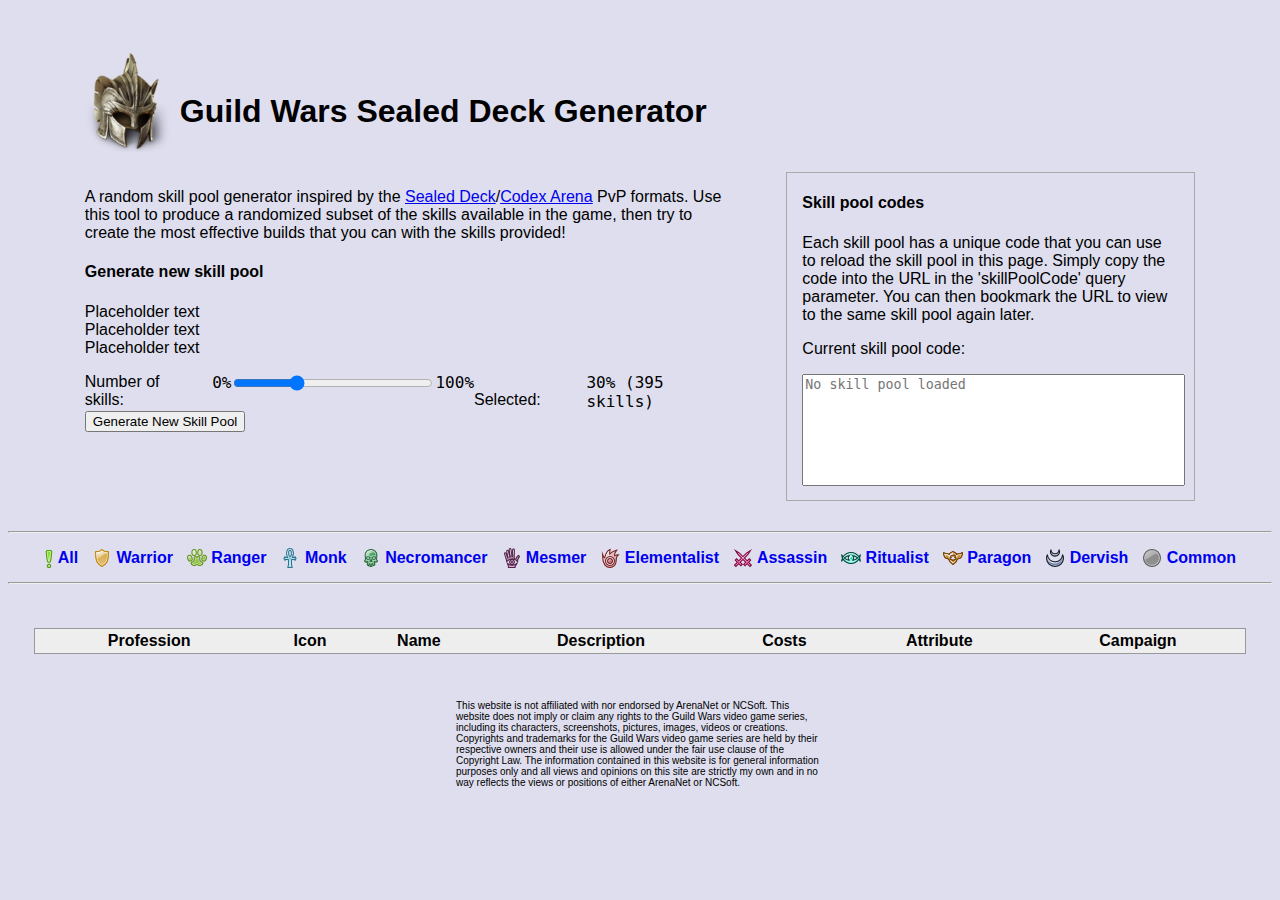
==== index.html @ 0eaa787c "complete refactor of skill pool codes to use base64-encoded bit arrays" ====
<!DOCTYPE html>
<html>
    <head>
        <!-- <title>gwskills</title> -->
        <title>GW Sealed Deck Generator</title>

        <link rel="icon" type="image/x-icon" href="static/favicon.ico">

        <!-- JQuery -->
        <script src="https://ajax.googleapis.com/ajax/libs/jquery/3.6.0/jquery.min.js"></script>

        <!-- DataTables for sortable tables -->
        <!-- <link rel="stylesheet" href="https://cdn.datatables.net/1.11.1/css/jquery.dataTables.min.css"/> -->
        <script src="https://cdn.datatables.net/1.11.1/js/jquery.dataTables.min.js"></script>

        <link rel="stylesheet" href="styles.css"/>
        <script src="scripts/bitarray.js"></script>
        <script src="scripts/skill_list.js"></script>
        <script src="scripts/skill_pool_generator.js"></script>
        <script src="scripts/skill_pool_serde.js"></script>
        <script src="scripts/table_operations.js"></script>
    </head>
    <body>
        <div id="header-container-outer">
            <div style="display:flex;flex-direction:row;">
                <img src="static/gw-helmet.png" id="title-icon"/>
                <h1>Guild Wars Sealed Deck Generator</h1>
            </div>
            <div id="header-container-inner">
                <div id="header-main">
                    <div id="header-info-section">
                        <p>
                            A random skill pool generator inspired by the <a href="https://wiki.guildwars.com/wiki/Sealed_Deck">Sealed Deck</a>/<a href="https://wiki.guildwars.com/wiki/Codex_Arena">Codex Arena</a> PvP formats.
                            Use this tool to produce a randomized subset of the skills available in the game, then try to create the most effective builds that you can with the skills provided!
                        </p>
                    </div>
                    <div id="header-skillpool-generator">
                        <h4>Generate new skill pool</h4>
                        <p>Placeholder text<br>Placeholder text<br>Placeholder text</p>
                        <div class="slider-container" style="display:flex;flex-direction:row;">
                            <span>Number of skills:&nbsp;&nbsp;&nbsp;&nbsp;</span>
                            <span style="font-family:monospace;font-size:large;">0%</span>
                            <span>
                                <input type="range" min="0" max="100" value="30" style="width:200px" id="skillcount-slider"/>
                            </span>
                            <span style="font-family:monospace;font-size:large;">100%</span>
                            <span>&nbsp;&nbsp;&nbsp;&nbsp;&nbsp;&nbsp;&nbsp;&nbsp; Selected:&nbsp;&nbsp;&nbsp;</span>
                            <span style="font-family:monospace;font-size:large;", id="skillcount-slider-selected-number">uninitialized</span>
                        </div>
                        <button id="generate">Generate New Skill Pool</button>
                    </div>
                </div>
                <div id="header-right-sidebar">
                    <h4>Skill pool codes</h4>
                    <p>Each skill pool has a unique code that you can use to reload the skill pool in this page. Simply copy the code into the URL in the 'skillPoolCode' query parameter. You can then bookmark the URL to view to the same skill pool again later.</p>
                    <p>Current skill pool code:</p>
                    <textarea id="skill-pool-code" readonly="true" wrap="hard" placeholder="No skill pool loaded"></textarea>
                </div>
            </div>
        </div>

        <!-- Table filters. Need to figure out how to implement these later -->
        <div id="table-filters">
            <hr>
            <table style="margin:auto">
                <tr>
                    <th id="filter-all" class="table-filters-element"><img src="static/Tango-quest-icon.png" class="tango"/> All</th>
                    <th id="filter-war" class="table-filters-element"><img src="static/Warrior-tango-icon-20.png" class="tango"/> Warrior</th>
                    <th id="filter-ran" class="table-filters-element"><img src="static/Ranger-tango-icon-20.png" class="tango"/><a> Ranger</a></th>
                    <th id="filter-mon" class="table-filters-element"><img src="static/Monk-tango-icon-20.png" class="tango"/><a> Monk</a></th>
                    <th id="filter-nec" class="table-filters-element"><img src="static/Necromancer-tango-icon-20.png" class="tango"/><a> Necromancer</a></th>
                    <th id="filter-mes" class="table-filters-element"><img src="static/Mesmer-tango-icon-20.png" class="tango"/><a> Mesmer</a></th>
                    <th id="filter-ele" class="table-filters-element"><img src="static/Elementalist-tango-icon-20.png" class="tango"/><a> Elementalist</a></th>
                    <th id="filter-ass" class="table-filters-element"><img src="static/Assassin-tango-icon-20.png" class="tango"/><a> Assassin</a></th>
                    <th id="filter-rit" class="table-filters-element"><img src="static/Ritualist-tango-icon-20.png" class="tango"/><a> Ritualist</a></th>
                    <th id="filter-par" class="table-filters-element"><img src="static/Paragon-tango-icon-20.png" class="tango"/><a> Paragon</a></th>
                    <th id="filter-der" class="table-filters-element"><img src="static/Dervish-tango-icon-20.png" class="tango"/><a> Dervish</a></th>
                    <th id="filter-com" class="table-filters-element"><img src="static/Any-tango-icon-20.png" class="tango"/><a> Common</a></th>
                </tr>
            </table>
            <hr>
        </div>

        <!-- Skills table -->
        <div id="skills-table-container">
            <table id="skills-table">
                <thead>
                    <tr>
                        <th>Profession</th>
                        <th>Icon</th>
                        <th>Name</th>
                        <th>Description</th>
                        <th>Costs</th>
                        <th>Attribute</th>
                        <th>Campaign</th>
                    </tr>
                </thead>
                <tbody></tbody>
            </table>
        </div>

        <div id="legal-thing">
            <p>This website is not affiliated with nor endorsed by ArenaNet or NCSoft. This website does not imply or claim any rights to the Guild Wars video game series, including its characters, screenshots, pictures, images, videos or creations. Copyrights and trademarks for the Guild Wars video game series are held by their respective owners and their use is allowed under the fair use clause of the Copyright Law. The information contained in this website is for general information purposes only and all views and opinions on this site are strictly my own and in no way reflects the views or positions of either ArenaNet or NCSoft.</p>
        </div>
    </body>
</html>
---- styles.css ----
body {
    background-color: #DEDEEE;
    font-family: sans-serif;
}

.tango {
    position: relative;
    top: 5px;
}

img#title-icon {
    height: 100px;
    width: auto;
    margin-right: -5px;
    position: relative;
    top: -20px;
    left: -10px;
}

div#header-container-outer {
    margin: 8vh 6vw 30px;
}

div#header-container-inner {
    width: 100%;
    display: flex;
    flex-direction: row;
    position: relative;
}

div#header-main {
    width: 60%;
    padding-right: 5%;
}

div#header-right-sidebar {
    width: 35%;

    border-style: solid;
    border-width: 1px;
    border-color: #AAAAAA;

    padding: 0px 15px 10px;

    overflow-wrap: break-word;
}

div#legal-thing {
    padding: 0px 35vw 15px;
    /* width: 50%; */
    font-size: 10px;
}

textarea#skill-pool-code {
    /* font-family: monospace; */
    width: 100%;
    height: 8em;
    resize: none;
}

.table-filters-element {
    padding: 0px 6px 5px;
    font-weight: bold;
    color: #0000EE;
    cursor: pointer;
}

#skills-table-container {
    padding: 4vh 2vw 4vh;
}

#skills-table {
    background-color: #EEEEEE;

    width: 100%;

    border-style: solid;
    border-width: 1px;
    border-color: #999999;
}

thead .sorting {
    background-image: url(static/sort_both.svg);
    cursor: pointer;
    background-repeat: no-repeat;
    background-position: center right;
    padding-right: 21px;
}

thead .sorting_asc {
    background-image: url(static/sort_up.svg);
}

thead .sorting_desc {
    background-image: url(static/sort_down.svg);
}

thead .sorting_disabled {
    background-image: none;
}

.center-icon {
    display: block;
    margin: auto;
    /* margin-left: auto; */
    /* margin-right: auto; */
    /* width: 50%; */
  }

.skill-name {
    text-decoration: none;
    font-weight: bold;
}

.skill-name:hover {
    text-decoration: underline;
}

.no-wrap {
    white-space: nowrap;
}

.skills-table-cell {
    text-align: center;
    padding: 5px;
}

.row-war {
    background-color: #FFFFCC;
}

.row-ran {
    background-color: #EEFFCC;
}

.row-mon {
    background-color: #CCEEFF;
}

.row-nec {
    background-color: #CCFFCC;
}

.row-mes {
    background-color: #EEDDFF;
}

.row-ele {
    background-color: #FFDDDD;
}

.row-ass {
    background-color: #FFEEFF;
}

.row-rit {
    background-color: #DDFFFF;
}

.row-par {
    background-color: #FFEECC;
}

.row-der {
    background-color: #EEEEFF;
}

.row-com {
    background-color: #EEEEEE;
}
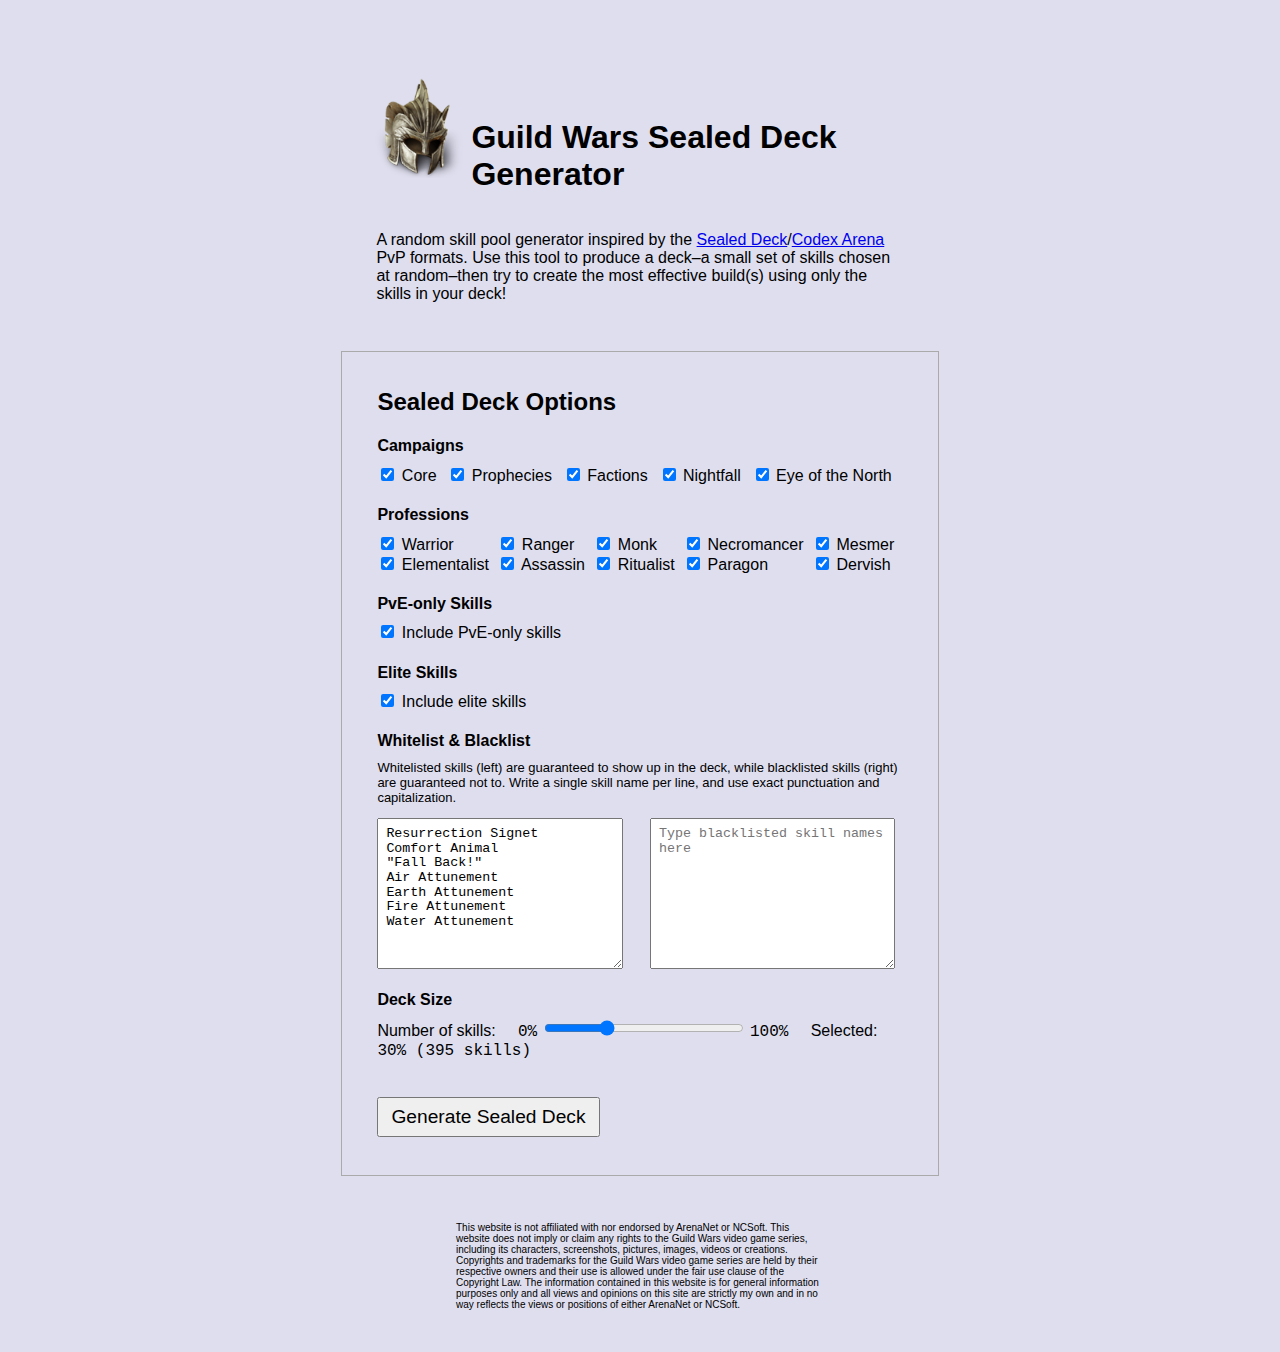
==== commit 373fdecd: "made the two-page version work. still need to implement generator options tho" ====
--- a/index.html
+++ b/index.html
@@ -9,94 +9,164 @@
         <!-- JQuery -->
         <script src="https://ajax.googleapis.com/ajax/libs/jquery/3.6.0/jquery.min.js"></script>
 
-        <!-- DataTables for sortable tables -->
-        <!-- <link rel="stylesheet" href="https://cdn.datatables.net/1.11.1/css/jquery.dataTables.min.css"/> -->
-        <script src="https://cdn.datatables.net/1.11.1/js/jquery.dataTables.min.js"></script>
-
+        <!-- common stuff -->
         <link rel="stylesheet" href="styles.css"/>
         <script src="scripts/bitarray.js"></script>
         <script src="scripts/skill_list.js"></script>
+        <script src="scripts/skill_pool_serde.js"></script>
+
         <script src="scripts/skill_pool_generator.js"></script>
-        <script src="scripts/skill_pool_serde.js"></script>
-        <script src="scripts/table_operations.js"></script>
     </head>
     <body>
-        <div id="header-container-outer">
-            <div style="display:flex;flex-direction:row;">
-                <img src="static/gw-helmet.png" id="title-icon"/>
-                <h1>Guild Wars Sealed Deck Generator</h1>
+
+        <div id="generator-outer-container">
+
+            <!-- <div id="intro" style="margin: 8vh 24vw 30px;"> -->
+            <div id="intro" style="padding:0px 4ch 2em;">
+                <div style="display:flex;flex-direction:row;">
+                    <img src="static/gw-helmet.png" id="title-icon"/>
+                    <h1>Guild Wars Sealed Deck Generator</h1>
+                </div>
+                <div>
+                    <p>
+                        A random skill pool generator inspired by the <a href="https://wiki.guildwars.com/wiki/Sealed_Deck">Sealed Deck</a>/<a href="https://wiki.guildwars.com/wiki/Codex_Arena">Codex Arena</a> PvP formats.
+                        Use this tool to produce a deck–a small set of skills chosen at random–then try to create the most effective build(s) using only the skills in your deck!
+                    </p>
+                </div>
             </div>
-            <div id="header-container-inner">
-                <div id="header-main">
-                    <div id="header-info-section">
-                        <p>
-                            A random skill pool generator inspired by the <a href="https://wiki.guildwars.com/wiki/Sealed_Deck">Sealed Deck</a>/<a href="https://wiki.guildwars.com/wiki/Codex_Arena">Codex Arena</a> PvP formats.
-                            Use this tool to produce a randomized subset of the skills available in the game, then try to create the most effective builds that you can with the skills provided!
-                        </p>
-                    </div>
-                    <div id="header-skillpool-generator">
-                        <h4>Generate new skill pool</h4>
-                        <p>Placeholder text<br>Placeholder text<br>Placeholder text</p>
-                        <div class="slider-container" style="display:flex;flex-direction:row;">
-                            <span>Number of skills:&nbsp;&nbsp;&nbsp;&nbsp;</span>
-                            <span style="font-family:monospace;font-size:large;">0%</span>
-                            <span>
-                                <input type="range" min="0" max="100" value="30" style="width:200px" id="skillcount-slider"/>
-                            </span>
-                            <span style="font-family:monospace;font-size:large;">100%</span>
-                            <span>&nbsp;&nbsp;&nbsp;&nbsp;&nbsp;&nbsp;&nbsp;&nbsp; Selected:&nbsp;&nbsp;&nbsp;</span>
-                            <span style="font-family:monospace;font-size:large;", id="skillcount-slider-selected-number">uninitialized</span>
-                        </div>
-                        <button id="generate">Generate New Skill Pool</button>
+
+            <div id="generator-options-section">
+                <h2>Sealed Deck Options</h2>
+
+                <div id="gen-campaign-container">
+                    <h4 style="margin-bottom:0.6em;">Campaigns</h4>
+
+                    <div style="display:grid;">
+                        <span id="cb-camp-core-span" style="grid-column:1;grid-row:1;">
+                            <input type="checkbox" checked id="cb-camp-core" value="cor">
+                            <label for="cb-camp-core">Core</label>
+                        </span>
+                        <span id="cb-camp-proph-span" style="grid-column:2;grid-row:1;">
+                            <input type="checkbox" checked id="cb-camp-proph" value="pro">
+                            <label for="cb-camp-proph">Prophecies</label>
+                        </span>
+                        <span id="cb-camp-fact-span" style="grid-column:3;grid-row:1;">
+                            <input type="checkbox" checked id="cb-camp-fact" value="fac">
+                            <label for="cb-camp-fact">Factions</label>
+                        </span>
+                        <span id="cb-camp-night-span" style="grid-column:4;grid-row:1;">
+                            <input type="checkbox" checked id="cb-camp-night" value="nig">
+                            <label for="cb-camp-night">Nightfall</label>
+                        </span>
+                        <span id="cb-camp-eotn-span" style="grid-column:5;grid-row:1;">
+                            <input type="checkbox" checked id="cb-camp-eotn" value="eye">
+                            <label for="cb-camp-eotn">Eye of the North</label>
+                        </span>
                     </div>
                 </div>
-                <div id="header-right-sidebar">
-                    <h4>Skill pool codes</h4>
-                    <p>Each skill pool has a unique code that you can use to reload the skill pool in this page. Simply copy the code into the URL in the 'skillPoolCode' query parameter. You can then bookmark the URL to view to the same skill pool again later.</p>
-                    <p>Current skill pool code:</p>
-                    <textarea id="skill-pool-code" readonly="true" wrap="hard" placeholder="No skill pool loaded"></textarea>
+
+                <div id="gen-profession-container">
+                    <h4 style="margin-bottom:0.6em;">Professions</h4>
+
+                    <div style="display:grid;">
+                        <span id="cb-prof-war-span" style="grid-column:1;grid-row:1;">
+                            <input type="checkbox" checked id="cb-prof-war" value="war">
+                            <label for="cb-prof-war">Warrior</label>
+                        </span>
+                        <span id="cb-prof-ran-span" style="grid-column:2;grid-row:1;">
+                            <input type="checkbox" checked id="cb-prof-ran" value="ran">
+                            <label for="cb-prof-ran">Ranger</label>
+                        </span>
+                        <span id="cb-prof-mon-span" style="grid-column:3;grid-row:1;">
+                            <input type="checkbox" checked id="cb-prof-mon" value="mon">
+                            <label for="cb-prof-mon">Monk</label>
+                        </span>
+                        <span id="cb-prof-nec-span" style="grid-column:4;grid-row:1;">
+                            <input type="checkbox" checked id="cb-prof-nec" value="nec">
+                            <label for="cb-prof-nec">Necromancer</label>
+                        </span>
+                        <span id="cb-prof-mes-span" style="grid-column:5;grid-row:1;">
+                            <input type="checkbox" checked id="cb-prof-mes" value="mes">
+                            <label for="cb-prof-mes">Mesmer</label>
+                        </span>
+                        <span id="cb-prof-ele-span" style="grid-column:1;grid-row:2;">
+                            <input type="checkbox" checked id="cb-prof-ele" value="ele">
+                            <label for="cb-prof-ele">Elementalist</label>
+                        </span>
+                        <span id="cb-prof-ass-span" style="grid-column:2;grid-row:2;">
+                            <input type="checkbox" checked id="cb-prof-ass" value="ass">
+                            <label for="cb-prof-ass">Assassin</label>
+                        </span>
+                        <span id="cb-prof-rit-span" style="grid-column:3;grid-row:2;">
+                            <input type="checkbox" checked id="cb-prof-rit" value="rit">
+                            <label for="cb-prof-rit">Ritualist</label>
+                        </span>
+                        <span id="cb-prof-par-span" style="grid-column:4;grid-row:2;">
+                            <input type="checkbox" checked id="cb-prof-par" value="par">
+                            <label for="cb-prof-par">Paragon</label>
+                        </span>
+                        <span id="cb-prof-der-span" style="grid-column:5;grid-row:2;">
+                            <input type="checkbox" checked id="cb-prof-der" value="der">
+                            <label for="cb-prof-der">Dervish</label>
+                        </span>
+                    </div>
                 </div>
+
+                <div id="gen-pveonly-container">
+                    <h4 style="margin-bottom:0.6em;">PvE-only Skills</h4>
+                    <span id="cb-prof-war-span">
+                        <input type="checkbox" checked id="cb-pveonly">
+                        <label for="cb-pveonly">Include PvE-only skills</label>
+                    </span>
+                </div>
+
+                <div id="gen-elite-container">
+                    <h4 style="margin-bottom:0.6em;">Elite Skills</h4>
+                    <span id="cb-elite-span">
+                        <input type="checkbox" checked id="cb-elite">
+                        <label for="cb-elite">Include elite skills</label>
+                    </span>
+                </div>
+
+                <!-- <div id="gen-autoinclude-container">
+                    <h4 style="margin-bottom:0.6em;">Whitelisted Skills</h4>
+                    <div style="font-size:small;margin-bottom:1em;">These skills will be guaranteed to show up in the deck. Write a single skill name per line, and use exact punctuation and capitalization.</div>
+                    <textarea id="gen-autoinclude" class="ta-skill-list" placeholder="Type skill names here"></textarea>
+                </div>
+
+                <div id="gen-autoexclude-container">
+                    <h4 style="margin-bottom:0.6em;">Blacklisted Skills</h4>
+                    <div style="font-size:small;margin-bottom:1em;">These skills will not show up in the deck. Write a single skill name per line, and use exact punctuation and capitalization.</div>
+                    <textarea id="gen-autoexclude" class="ta-skill-list" placeholder="Type skill names here"></textarea>
+                </div> -->
+
+                <div id="gen-auto-include-exclude-container">
+                    <h4 style="margin-bottom:0.6em;">Whitelist & Blacklist</h4>
+                    <div style="font-size:small;margin-bottom:1em;">Whitelisted skills (left) are guaranteed to show up in the deck, while blacklisted skills (right) are guaranteed not to. Write a single skill name per line, and use exact punctuation and capitalization.</div>
+                    <!-- <div style="display:grid;column-count:2;column-gap:15px;"> -->
+                    <div style="display:grid;column-gap:20px;grid-template-columns: auto auto;">
+                        <textarea id="gen-autoinclude" class="ta-skill-list" placeholder="Type whitelisted skill names here" style="grid-column:1;"></textarea>
+                        <textarea id="gen-autoexclude" class="ta-skill-list" placeholder="Type blacklisted skill names here" style="grid-column:2;"></textarea>
+                    </div>
+                </div>
+
+                <div id="gen-slider-container">
+                    <h4 style="margin-bottom:0.6em;">Deck Size</h4>
+                    <span style="margin-right:2ch;">Number of skills:</span>
+                    <span style="font-family:monospace;font-size:large;">0%</span>
+                    <span>
+                        <input type="range" min="0" max="100" value="30" style="width:200px" id="skillcount-slider"/>
+                    </span>
+                    <span style="font-family:monospace;font-size:large;">100%</span>
+                    <span style="margin-left:2ch;margin-right:1ch;">Selected:</span>
+                    <span style="font-family:monospace;font-size:large;", id="skillcount-slider-selected-number">uninitialized</span>
+                </div>
+
+                <!-- <div id="gen-button-container" style="display:flex;justify-content:right;"> -->
+                    <button id="generate">Generate Sealed Deck</button>
+                <!-- </div> -->
             </div>
-        </div>
 
-        <!-- Table filters. Need to figure out how to implement these later -->
-        <div id="table-filters">
-            <hr>
-            <table style="margin:auto">
-                <tr>
-                    <th id="filter-all" class="table-filters-element"><img src="static/Tango-quest-icon.png" class="tango"/> All</th>
-                    <th id="filter-war" class="table-filters-element"><img src="static/Warrior-tango-icon-20.png" class="tango"/> Warrior</th>
-                    <th id="filter-ran" class="table-filters-element"><img src="static/Ranger-tango-icon-20.png" class="tango"/><a> Ranger</a></th>
-                    <th id="filter-mon" class="table-filters-element"><img src="static/Monk-tango-icon-20.png" class="tango"/><a> Monk</a></th>
-                    <th id="filter-nec" class="table-filters-element"><img src="static/Necromancer-tango-icon-20.png" class="tango"/><a> Necromancer</a></th>
-                    <th id="filter-mes" class="table-filters-element"><img src="static/Mesmer-tango-icon-20.png" class="tango"/><a> Mesmer</a></th>
-                    <th id="filter-ele" class="table-filters-element"><img src="static/Elementalist-tango-icon-20.png" class="tango"/><a> Elementalist</a></th>
-                    <th id="filter-ass" class="table-filters-element"><img src="static/Assassin-tango-icon-20.png" class="tango"/><a> Assassin</a></th>
-                    <th id="filter-rit" class="table-filters-element"><img src="static/Ritualist-tango-icon-20.png" class="tango"/><a> Ritualist</a></th>
-                    <th id="filter-par" class="table-filters-element"><img src="static/Paragon-tango-icon-20.png" class="tango"/><a> Paragon</a></th>
-                    <th id="filter-der" class="table-filters-element"><img src="static/Dervish-tango-icon-20.png" class="tango"/><a> Dervish</a></th>
-                    <th id="filter-com" class="table-filters-element"><img src="static/Any-tango-icon-20.png" class="tango"/><a> Common</a></th>
-                </tr>
-            </table>
-            <hr>
-        </div>
-
-        <!-- Skills table -->
-        <div id="skills-table-container">
-            <table id="skills-table">
-                <thead>
-                    <tr>
-                        <th>Profession</th>
-                        <th>Icon</th>
-                        <th>Name</th>
-                        <th>Description</th>
-                        <th>Costs</th>
-                        <th>Attribute</th>
-                        <th>Campaign</th>
-                    </tr>
-                </thead>
-                <tbody></tbody>
-            </table>
         </div>
 
         <div id="legal-thing">
--- a/styles.css
+++ b/styles.css
@@ -29,8 +29,16 @@
 }
 
 div#header-main {
+    display: flex;
+    flex-direction: column;
+
     width: 60%;
     padding-right: 5%;
+}
+
+div#header-title {
+    display: flex;
+    flex-direction: row;
 }
 
 div#header-right-sidebar {
@@ -45,17 +53,48 @@
     overflow-wrap: break-word;
 }
 
+div#generator-outer-container {
+    /* display: flex;
+    flex-direction: column; */
+    /* justify-content: center; */
+    padding: 10vh 26vw 4vh;
+}
+
+div#generator-options-section {
+    border-style: solid;
+    border-width: 1px;
+    border-color: #AAAAAA;
+
+    padding: 1em 4ch;
+}
+
 div#legal-thing {
-    padding: 0px 35vw 15px;
-    /* width: 50%; */
+    padding: 0px 35vw 25px;
     font-size: 10px;
 }
 
 textarea#skill-pool-code {
-    /* font-family: monospace; */
     width: 100%;
     height: 8em;
     resize: none;
+}
+
+textarea.ta-skill-list {
+    width: 90%;
+    height: 10em;
+    resize: vertical;
+
+    padding: 1ch;
+
+    line-height: 1.1em;
+}
+
+button#generate {
+    font-size: 1.2rem;
+
+    padding: 7px 12px 7px;
+
+    margin: 2.3rem 0px 1.4rem;
 }
 
 .table-filters-element {
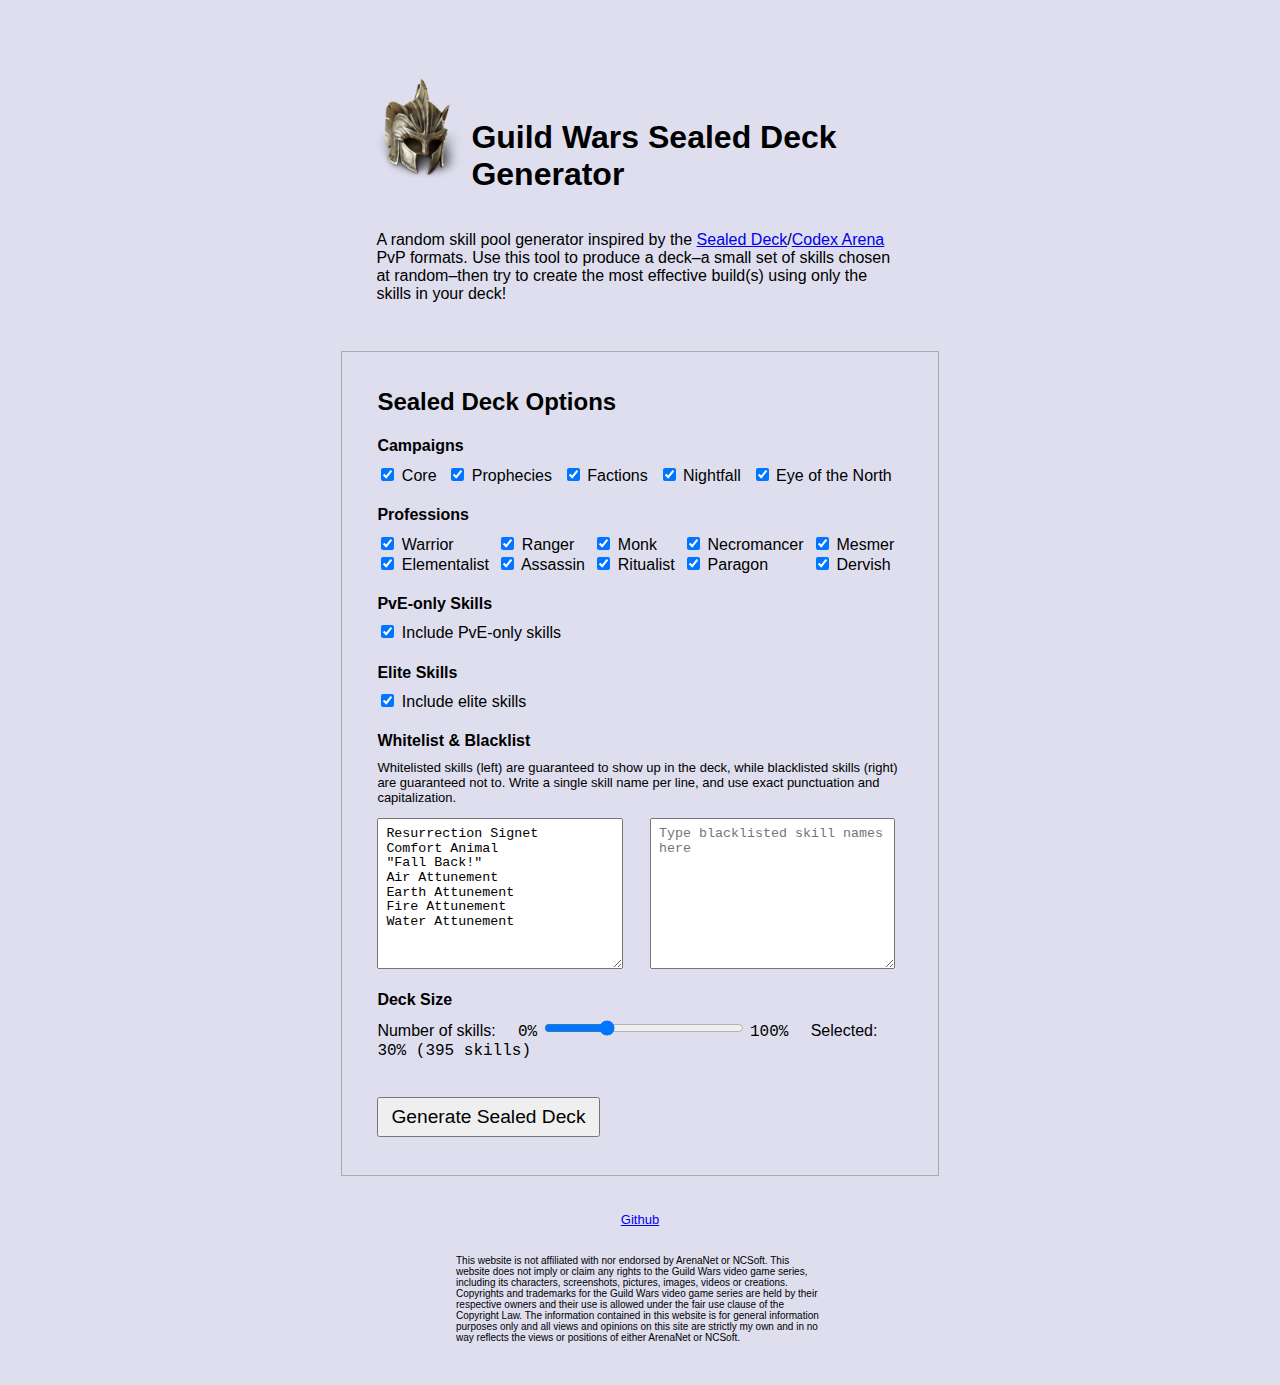
==== commit cb9376c0: "add github link" ====
--- a/index.html
+++ b/index.html
@@ -166,7 +166,10 @@
                     <button id="generate">Generate Sealed Deck</button>
                 <!-- </div> -->
             </div>
+        </div>
 
+        <div style="text-align:center;font-size:small;padding-bottom:2vh;">
+            <a href="https://github.com/chrisschek/gwskills/">Github</a>
         </div>
 
         <div id="legal-thing">
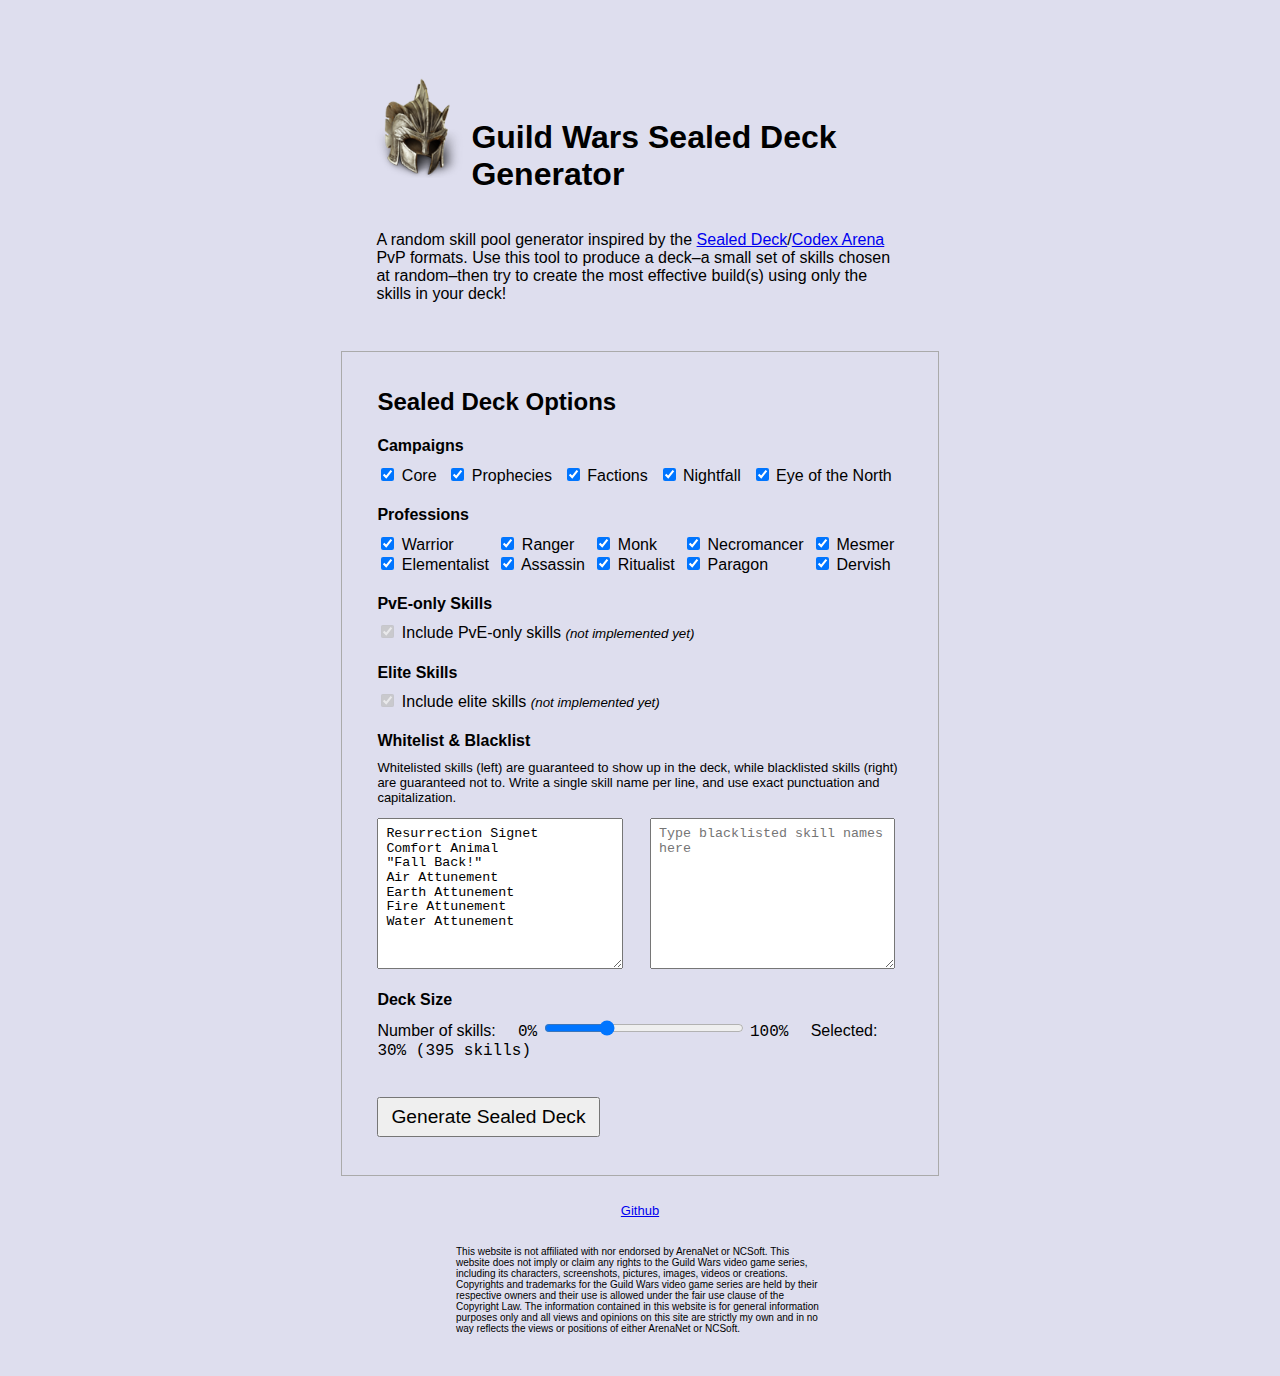
==== commit f0d58d52: "make campaign & profession filters work" ====
--- a/index.html
+++ b/index.html
@@ -43,23 +43,23 @@
 
                     <div style="display:grid;">
                         <span id="cb-camp-core-span" style="grid-column:1;grid-row:1;">
-                            <input type="checkbox" checked id="cb-camp-core" value="cor">
+                            <input type="checkbox" checked id="cb-camp-core" class="cb-camp" value="cor">
                             <label for="cb-camp-core">Core</label>
                         </span>
                         <span id="cb-camp-proph-span" style="grid-column:2;grid-row:1;">
-                            <input type="checkbox" checked id="cb-camp-proph" value="pro">
+                            <input type="checkbox" checked id="cb-camp-proph" class="cb-camp" value="pro">
                             <label for="cb-camp-proph">Prophecies</label>
                         </span>
                         <span id="cb-camp-fact-span" style="grid-column:3;grid-row:1;">
-                            <input type="checkbox" checked id="cb-camp-fact" value="fac">
+                            <input type="checkbox" checked id="cb-camp-fact" class="cb-camp" value="fac">
                             <label for="cb-camp-fact">Factions</label>
                         </span>
                         <span id="cb-camp-night-span" style="grid-column:4;grid-row:1;">
-                            <input type="checkbox" checked id="cb-camp-night" value="nig">
+                            <input type="checkbox" checked id="cb-camp-night" class="cb-camp" value="nig">
                             <label for="cb-camp-night">Nightfall</label>
                         </span>
                         <span id="cb-camp-eotn-span" style="grid-column:5;grid-row:1;">
-                            <input type="checkbox" checked id="cb-camp-eotn" value="eye">
+                            <input type="checkbox" checked id="cb-camp-eotn" class="cb-camp" value="eye">
                             <label for="cb-camp-eotn">Eye of the North</label>
                         </span>
                     </div>
@@ -70,43 +70,43 @@
 
                     <div style="display:grid;">
                         <span id="cb-prof-war-span" style="grid-column:1;grid-row:1;">
-                            <input type="checkbox" checked id="cb-prof-war" value="war">
+                            <input type="checkbox" checked id="cb-prof-war" class="cb-prof" value="war">
                             <label for="cb-prof-war">Warrior</label>
                         </span>
                         <span id="cb-prof-ran-span" style="grid-column:2;grid-row:1;">
-                            <input type="checkbox" checked id="cb-prof-ran" value="ran">
+                            <input type="checkbox" checked id="cb-prof-ran" class="cb-prof" value="ran">
                             <label for="cb-prof-ran">Ranger</label>
                         </span>
                         <span id="cb-prof-mon-span" style="grid-column:3;grid-row:1;">
-                            <input type="checkbox" checked id="cb-prof-mon" value="mon">
+                            <input type="checkbox" checked id="cb-prof-mon" class="cb-prof" value="mon">
                             <label for="cb-prof-mon">Monk</label>
                         </span>
                         <span id="cb-prof-nec-span" style="grid-column:4;grid-row:1;">
-                            <input type="checkbox" checked id="cb-prof-nec" value="nec">
+                            <input type="checkbox" checked id="cb-prof-nec" class="cb-prof" value="nec">
                             <label for="cb-prof-nec">Necromancer</label>
                         </span>
                         <span id="cb-prof-mes-span" style="grid-column:5;grid-row:1;">
-                            <input type="checkbox" checked id="cb-prof-mes" value="mes">
+                            <input type="checkbox" checked id="cb-prof-mes" class="cb-prof" value="mes">
                             <label for="cb-prof-mes">Mesmer</label>
                         </span>
                         <span id="cb-prof-ele-span" style="grid-column:1;grid-row:2;">
-                            <input type="checkbox" checked id="cb-prof-ele" value="ele">
+                            <input type="checkbox" checked id="cb-prof-ele" class="cb-prof" value="ele">
                             <label for="cb-prof-ele">Elementalist</label>
                         </span>
                         <span id="cb-prof-ass-span" style="grid-column:2;grid-row:2;">
-                            <input type="checkbox" checked id="cb-prof-ass" value="ass">
+                            <input type="checkbox" checked id="cb-prof-ass" class="cb-prof" value="ass">
                             <label for="cb-prof-ass">Assassin</label>
                         </span>
                         <span id="cb-prof-rit-span" style="grid-column:3;grid-row:2;">
-                            <input type="checkbox" checked id="cb-prof-rit" value="rit">
+                            <input type="checkbox" checked id="cb-prof-rit" class="cb-prof" value="rit">
                             <label for="cb-prof-rit">Ritualist</label>
                         </span>
                         <span id="cb-prof-par-span" style="grid-column:4;grid-row:2;">
-                            <input type="checkbox" checked id="cb-prof-par" value="par">
+                            <input type="checkbox" checked id="cb-prof-par" class="cb-prof" value="par">
                             <label for="cb-prof-par">Paragon</label>
                         </span>
                         <span id="cb-prof-der-span" style="grid-column:5;grid-row:2;">
-                            <input type="checkbox" checked id="cb-prof-der" value="der">
+                            <input type="checkbox" checked id="cb-prof-der" class="cb-prof" value="der">
                             <label for="cb-prof-der">Dervish</label>
                         </span>
                     </div>
@@ -115,16 +115,16 @@
                 <div id="gen-pveonly-container">
                     <h4 style="margin-bottom:0.6em;">PvE-only Skills</h4>
                     <span id="cb-prof-war-span">
-                        <input type="checkbox" checked id="cb-pveonly">
-                        <label for="cb-pveonly">Include PvE-only skills</label>
+                        <input type="checkbox" checked id="cb-pveonly" disabled="true">
+                        <label for="cb-pveonly">Include PvE-only skills <i style="font-size:smaller">(not implemented yet)</i></label>
                     </span>
                 </div>
 
                 <div id="gen-elite-container">
                     <h4 style="margin-bottom:0.6em;">Elite Skills</h4>
                     <span id="cb-elite-span">
-                        <input type="checkbox" checked id="cb-elite">
-                        <label for="cb-elite">Include elite skills</label>
+                        <input type="checkbox" checked id="cb-elite" disabled="true">
+                        <label for="cb-elite">Include elite skills <i style="font-size:smaller">(not implemented yet)</i></label>
                     </span>
                 </div>
 
@@ -140,13 +140,13 @@
                     <textarea id="gen-autoexclude" class="ta-skill-list" placeholder="Type skill names here"></textarea>
                 </div> -->
 
-                <div id="gen-auto-include-exclude-container">
+                <div id="gen-whitelist-blacklist-container">
                     <h4 style="margin-bottom:0.6em;">Whitelist & Blacklist</h4>
                     <div style="font-size:small;margin-bottom:1em;">Whitelisted skills (left) are guaranteed to show up in the deck, while blacklisted skills (right) are guaranteed not to. Write a single skill name per line, and use exact punctuation and capitalization.</div>
                     <!-- <div style="display:grid;column-count:2;column-gap:15px;"> -->
                     <div style="display:grid;column-gap:20px;grid-template-columns: auto auto;">
-                        <textarea id="gen-autoinclude" class="ta-skill-list" placeholder="Type whitelisted skill names here" style="grid-column:1;"></textarea>
-                        <textarea id="gen-autoexclude" class="ta-skill-list" placeholder="Type blacklisted skill names here" style="grid-column:2;"></textarea>
+                        <textarea id="gen-whitelist" class="ta-skill-list" placeholder="Type whitelisted skill names here" style="grid-column:1;"></textarea>
+                        <textarea id="gen-blacklist" class="ta-skill-list" placeholder="Type blacklisted skill names here" style="grid-column:2;"></textarea>
                     </div>
                 </div>
 
--- a/styles.css
+++ b/styles.css
@@ -54,10 +54,7 @@
 }
 
 div#generator-outer-container {
-    /* display: flex;
-    flex-direction: column; */
-    /* justify-content: center; */
-    padding: 10vh 26vw 4vh;
+    padding: 10vh 26vw 3vh;
 }
 
 div#generator-options-section {
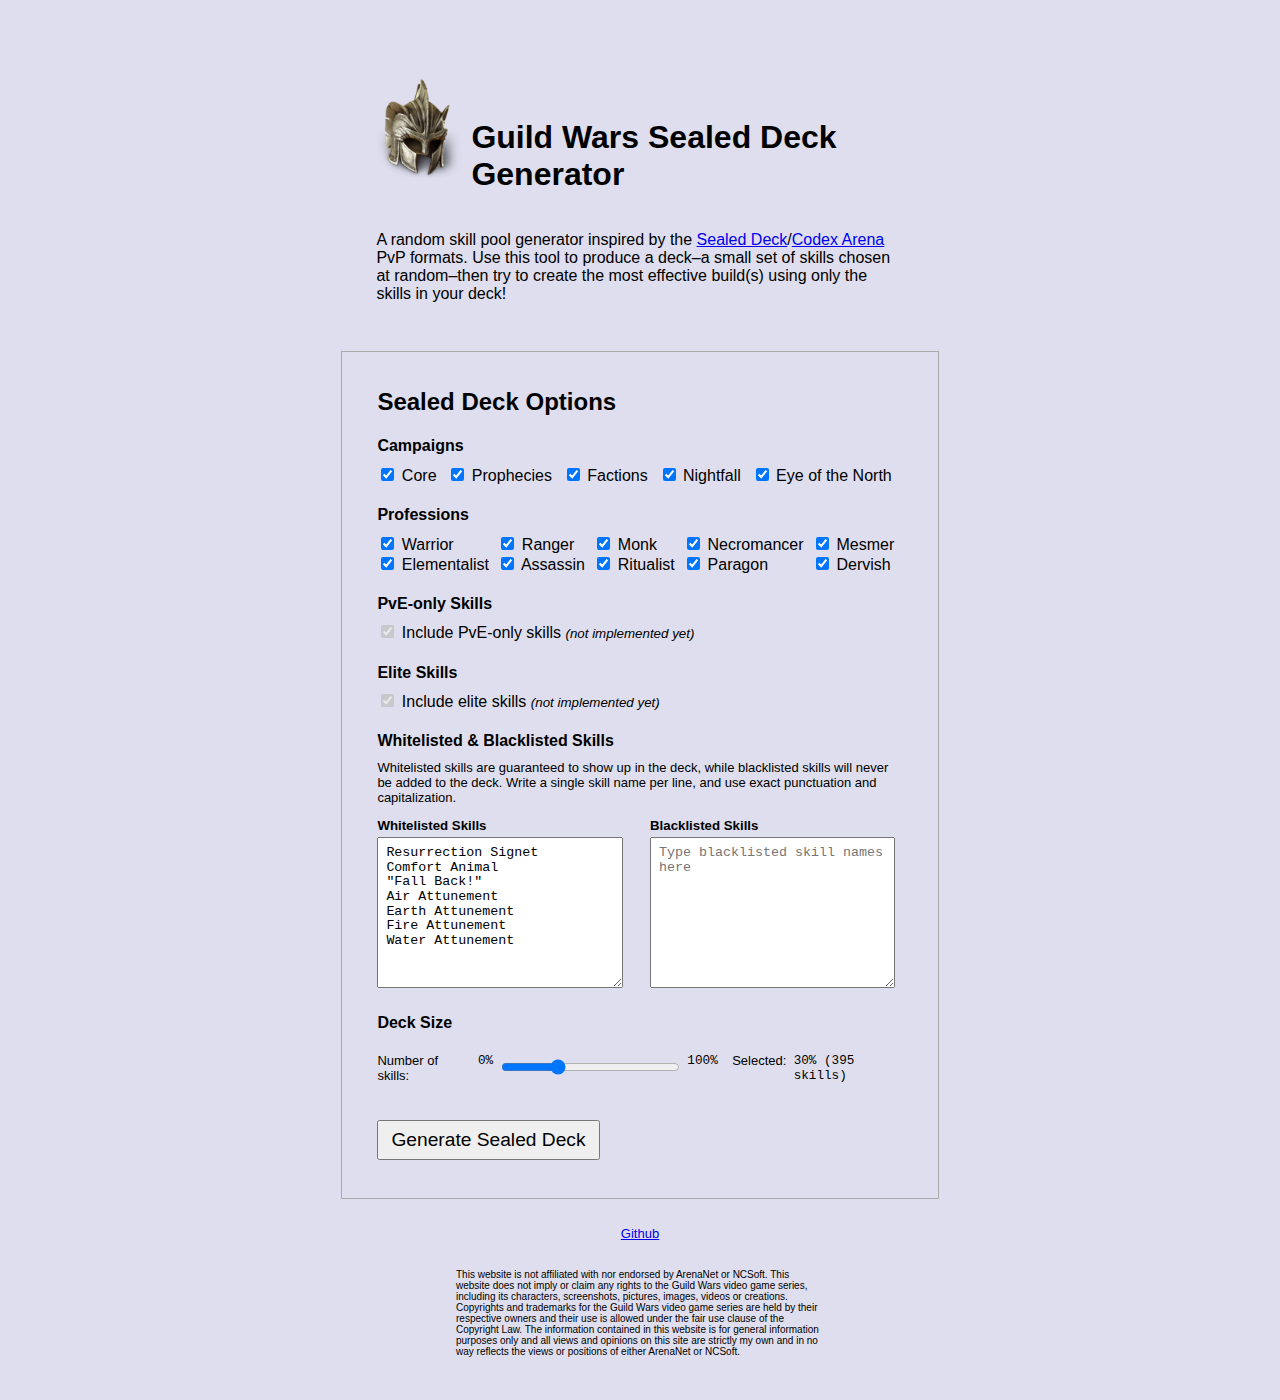
==== commit 34c16d26: "various formatting improvements" ====
--- a/index.html
+++ b/index.html
@@ -21,7 +21,6 @@
 
         <div id="generator-outer-container">
 
-            <!-- <div id="intro" style="margin: 8vh 24vw 30px;"> -->
             <div id="intro" style="padding:0px 4ch 2em;">
                 <div style="display:flex;flex-direction:row;">
                     <img src="static/gw-helmet.png" id="title-icon"/>
@@ -128,43 +127,34 @@
                     </span>
                 </div>
 
-                <!-- <div id="gen-autoinclude-container">
-                    <h4 style="margin-bottom:0.6em;">Whitelisted Skills</h4>
-                    <div style="font-size:small;margin-bottom:1em;">These skills will be guaranteed to show up in the deck. Write a single skill name per line, and use exact punctuation and capitalization.</div>
-                    <textarea id="gen-autoinclude" class="ta-skill-list" placeholder="Type skill names here"></textarea>
-                </div>
-
-                <div id="gen-autoexclude-container">
-                    <h4 style="margin-bottom:0.6em;">Blacklisted Skills</h4>
-                    <div style="font-size:small;margin-bottom:1em;">These skills will not show up in the deck. Write a single skill name per line, and use exact punctuation and capitalization.</div>
-                    <textarea id="gen-autoexclude" class="ta-skill-list" placeholder="Type skill names here"></textarea>
-                </div> -->
-
                 <div id="gen-whitelist-blacklist-container">
-                    <h4 style="margin-bottom:0.6em;">Whitelist & Blacklist</h4>
-                    <div style="font-size:small;margin-bottom:1em;">Whitelisted skills (left) are guaranteed to show up in the deck, while blacklisted skills (right) are guaranteed not to. Write a single skill name per line, and use exact punctuation and capitalization.</div>
-                    <!-- <div style="display:grid;column-count:2;column-gap:15px;"> -->
+                    <h4 style="margin-bottom:0.6em;">Whitelisted & Blacklisted Skills</h4>
+                    <div style="font-size:small;margin-bottom:1em;">Whitelisted skills are guaranteed to show up in the deck, while blacklisted skills will never be added to the deck. Write a single skill name per line, and use exact punctuation and capitalization.</div>
                     <div style="display:grid;column-gap:20px;grid-template-columns: auto auto;">
-                        <textarea id="gen-whitelist" class="ta-skill-list" placeholder="Type whitelisted skill names here" style="grid-column:1;"></textarea>
-                        <textarea id="gen-blacklist" class="ta-skill-list" placeholder="Type blacklisted skill names here" style="grid-column:2;"></textarea>
+                        <div>
+                            <h5 style="margin:0 0 0.3em">Whitelisted Skills</h5>
+                            <textarea id="gen-whitelist" class="ta-skill-list" placeholder="Type whitelisted skill names here" style="grid-column:1;"></textarea>
+                        </div>
+                        <div>
+                            <h5 style="margin:0 0 0.3em">Blacklisted Skills</h5>
+                            <textarea id="gen-blacklist" class="ta-skill-list" placeholder="Type blacklisted skill names here" style="grid-column:2;"></textarea>
+                        </div>
                     </div>
                 </div>
 
                 <div id="gen-slider-container">
-                    <h4 style="margin-bottom:0.6em;">Deck Size</h4>
-                    <span style="margin-right:2ch;">Number of skills:</span>
-                    <span style="font-family:monospace;font-size:large;">0%</span>
-                    <span>
-                        <input type="range" min="0" max="100" value="30" style="width:200px" id="skillcount-slider"/>
-                    </span>
-                    <span style="font-family:monospace;font-size:large;">100%</span>
-                    <span style="margin-left:2ch;margin-right:1ch;">Selected:</span>
-                    <span style="font-family:monospace;font-size:large;", id="skillcount-slider-selected-number">uninitialized</span>
+                    <h4>Deck Size</h4>
+                    <div style="margin-top:0.6em;display:flex;flex-direction:right;font-size:small;">
+                        <span style="margin-right:2ch;">Number of skills:</span>
+                        <span style="font-family:monospace;font-size:larger;">0%</span>
+                        <input type="range" min="0" max="100" value="30" style="width:200px;margin:-2px 1ch 0px;" id="skillcount-slider"/>
+                        <span style="font-family:monospace;font-size:larger;">100%</span>
+                        <span style="margin-left:2ch;margin-right:1ch;">Selected:</span>
+                        <span style="font-family:monospace;font-size:larger", id="skillcount-slider-selected-number">uninitialized</span>
+                    </div>
                 </div>
 
-                <!-- <div id="gen-button-container" style="display:flex;justify-content:right;"> -->
-                    <button id="generate">Generate Sealed Deck</button>
-                <!-- </div> -->
+                <button id="generate">Generate Sealed Deck</button>
             </div>
         </div>
 
--- a/styles.css
+++ b/styles.css
@@ -79,6 +79,7 @@
 textarea.ta-skill-list {
     width: 90%;
     height: 10em;
+    min-height: 10em;
     resize: vertical;
 
     padding: 1ch;
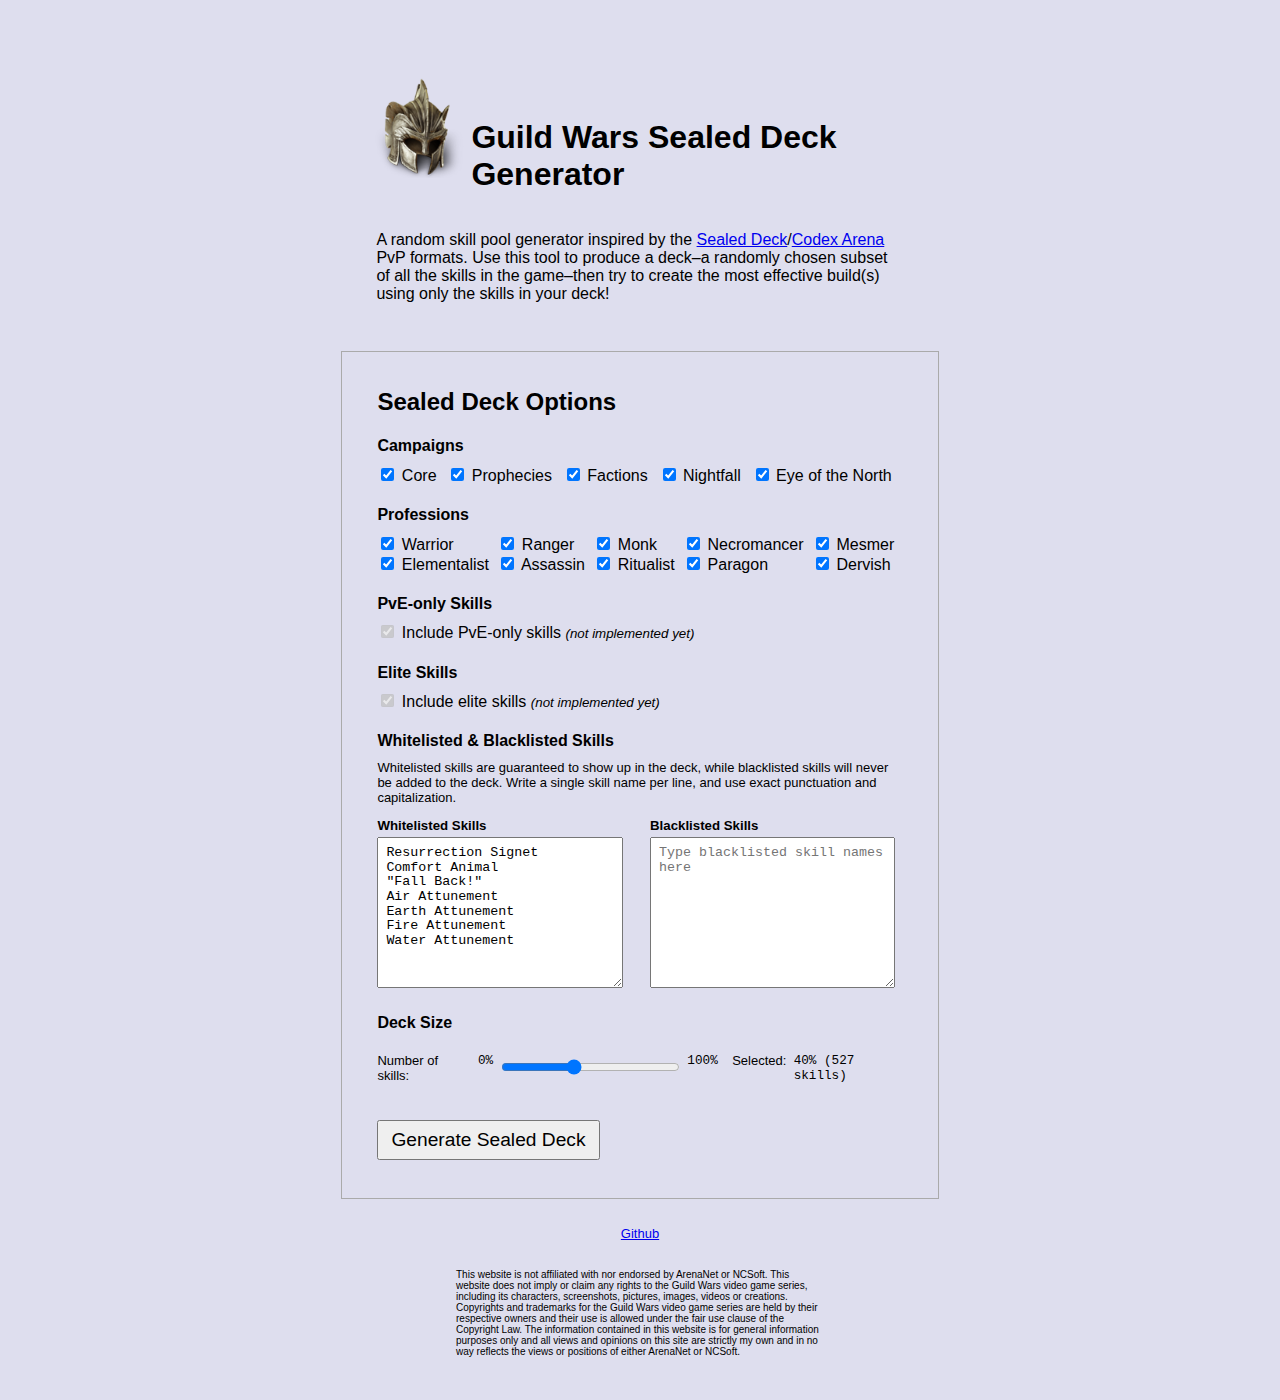
==== commit 459d1a05: "polish" ====
--- a/index.html
+++ b/index.html
@@ -29,7 +29,7 @@
                 <div>
                     <p>
                         A random skill pool generator inspired by the <a href="https://wiki.guildwars.com/wiki/Sealed_Deck">Sealed Deck</a>/<a href="https://wiki.guildwars.com/wiki/Codex_Arena">Codex Arena</a> PvP formats.
-                        Use this tool to produce a deck–a small set of skills chosen at random–then try to create the most effective build(s) using only the skills in your deck!
+                        Use this tool to produce a deck–a randomly chosen subset of all the skills in the game–then try to create the most effective build(s) using only the skills in your deck!
                     </p>
                 </div>
             </div>
@@ -147,7 +147,7 @@
                     <div style="margin-top:0.6em;display:flex;flex-direction:right;font-size:small;">
                         <span style="margin-right:2ch;">Number of skills:</span>
                         <span style="font-family:monospace;font-size:larger;">0%</span>
-                        <input type="range" min="0" max="100" value="30" style="width:200px;margin:-2px 1ch 0px;" id="skillcount-slider"/>
+                        <input type="range" min="0" max="100" value="40" style="width:200px;margin:-2px 1ch 0px;" id="skillcount-slider"/>
                         <span style="font-family:monospace;font-size:larger;">100%</span>
                         <span style="margin-left:2ch;margin-right:1ch;">Selected:</span>
                         <span style="font-family:monospace;font-size:larger", id="skillcount-slider-selected-number">uninitialized</span>
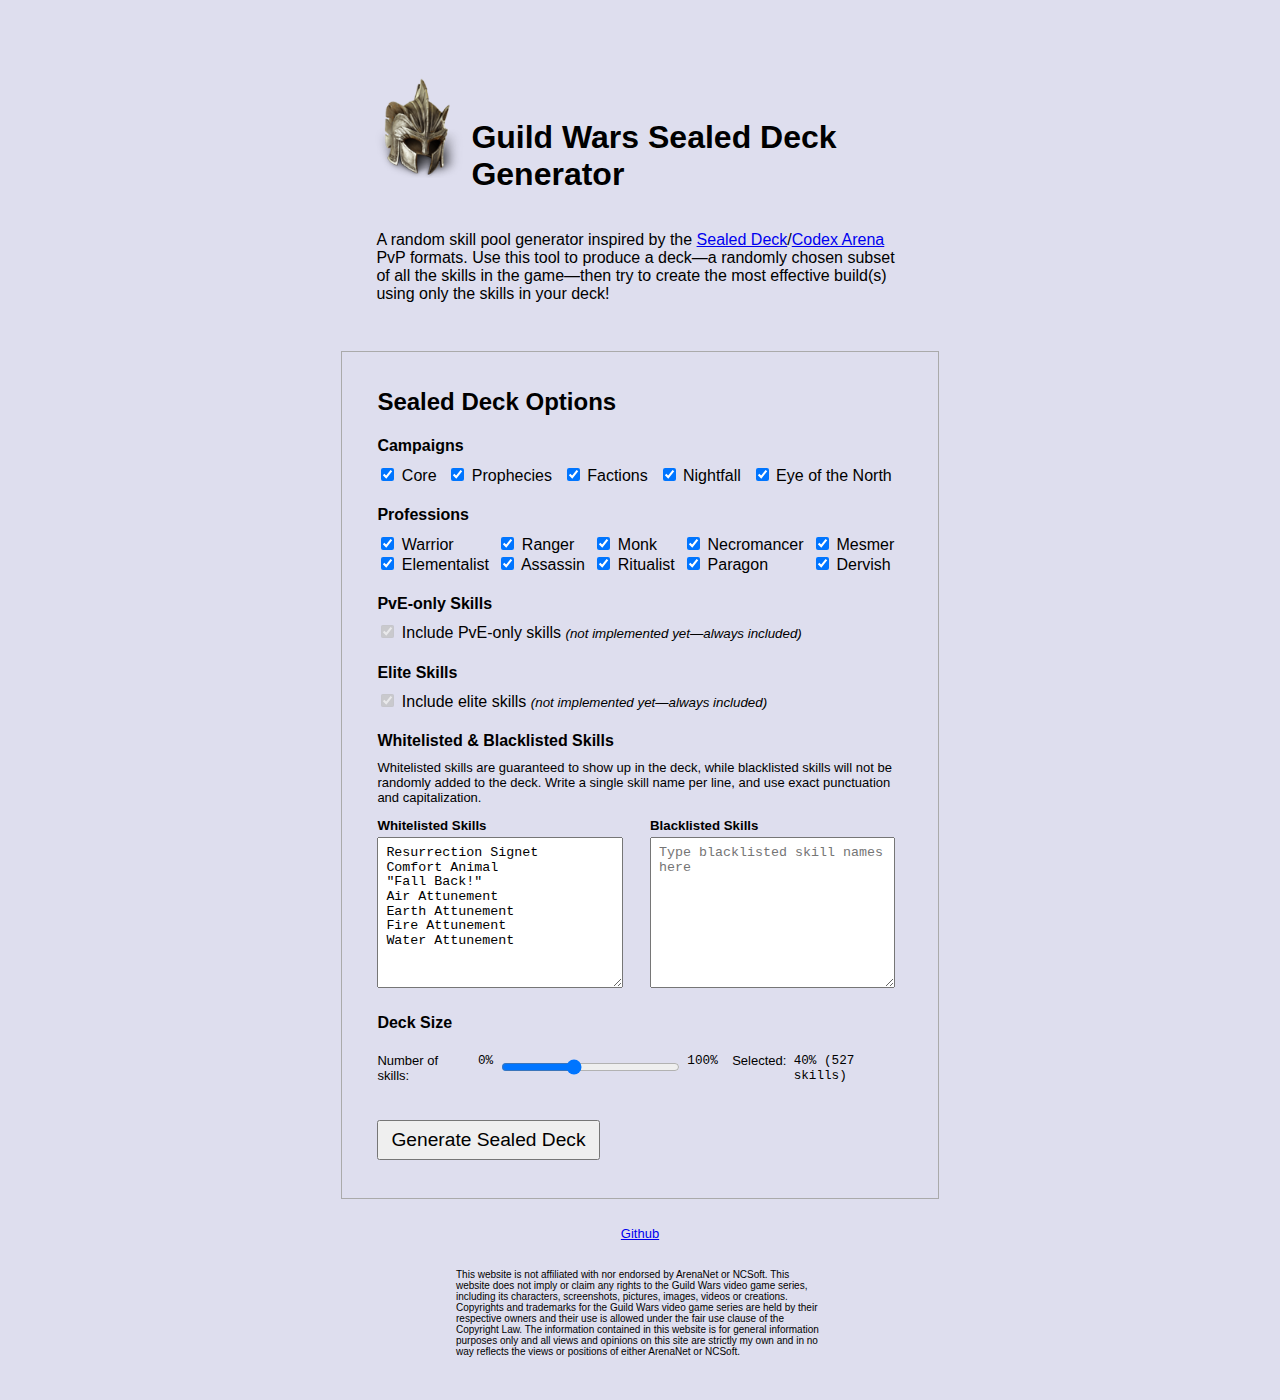
==== commit 9b03efaa: "more polish" ====
--- a/index.html
+++ b/index.html
@@ -29,7 +29,7 @@
                 <div>
                     <p>
                         A random skill pool generator inspired by the <a href="https://wiki.guildwars.com/wiki/Sealed_Deck">Sealed Deck</a>/<a href="https://wiki.guildwars.com/wiki/Codex_Arena">Codex Arena</a> PvP formats.
-                        Use this tool to produce a deck–a randomly chosen subset of all the skills in the game–then try to create the most effective build(s) using only the skills in your deck!
+                        Use this tool to produce a deck—a randomly chosen subset of all the skills in the game—then try to create the most effective build(s) using only the skills in your deck!
                     </p>
                 </div>
             </div>
@@ -115,7 +115,7 @@
                     <h4 style="margin-bottom:0.6em;">PvE-only Skills</h4>
                     <span id="cb-prof-war-span">
                         <input type="checkbox" checked id="cb-pveonly" disabled="true">
-                        <label for="cb-pveonly">Include PvE-only skills <i style="font-size:smaller">(not implemented yet)</i></label>
+                        <label for="cb-pveonly">Include PvE-only skills <i style="font-size:smaller">(not implemented yet—always included)</i></label>
                     </span>
                 </div>
 
@@ -123,13 +123,13 @@
                     <h4 style="margin-bottom:0.6em;">Elite Skills</h4>
                     <span id="cb-elite-span">
                         <input type="checkbox" checked id="cb-elite" disabled="true">
-                        <label for="cb-elite">Include elite skills <i style="font-size:smaller">(not implemented yet)</i></label>
+                        <label for="cb-elite">Include elite skills <i style="font-size:smaller">(not implemented yet—always included)</i></label>
                     </span>
                 </div>
 
                 <div id="gen-whitelist-blacklist-container">
                     <h4 style="margin-bottom:0.6em;">Whitelisted & Blacklisted Skills</h4>
-                    <div style="font-size:small;margin-bottom:1em;">Whitelisted skills are guaranteed to show up in the deck, while blacklisted skills will never be added to the deck. Write a single skill name per line, and use exact punctuation and capitalization.</div>
+                    <div style="font-size:small;margin-bottom:1em;">Whitelisted skills are guaranteed to show up in the deck, while blacklisted skills will not be randomly added to the deck. Write a single skill name per line, and use exact punctuation and capitalization.</div>
                     <div style="display:grid;column-gap:20px;grid-template-columns: auto auto;">
                         <div>
                             <h5 style="margin:0 0 0.3em">Whitelisted Skills</h5>
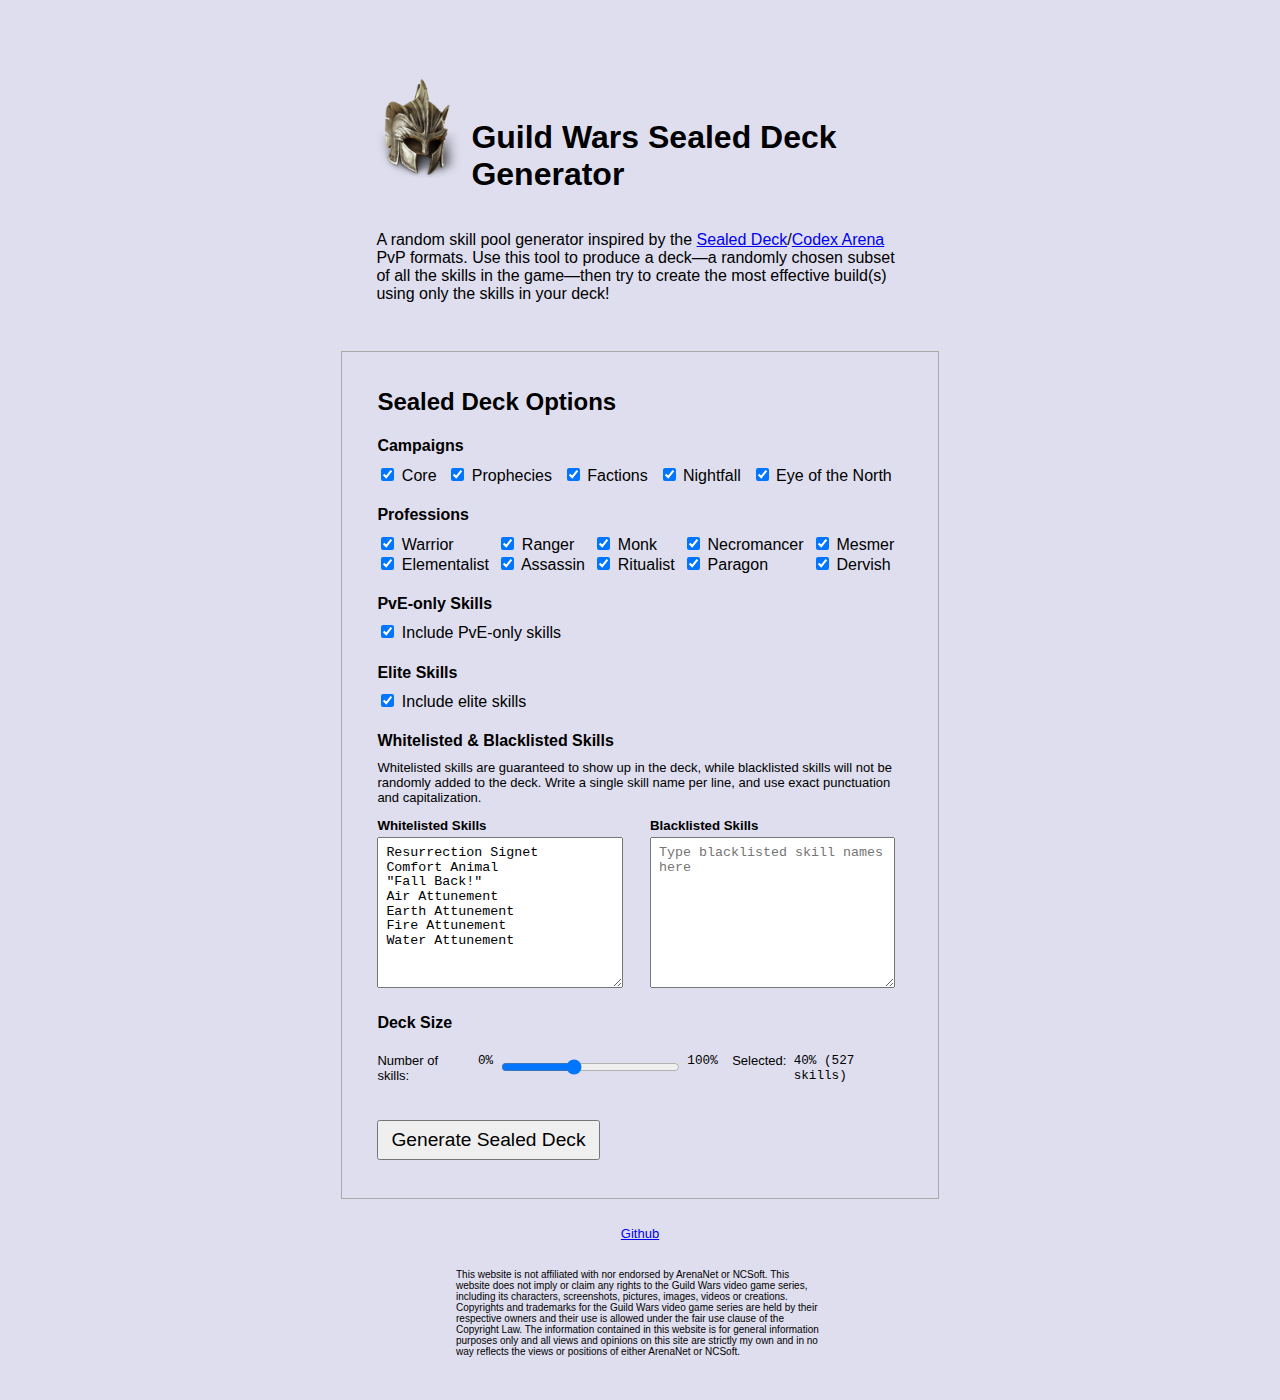
==== commit 205b7e99: "make pve-only and elite checkboxes work" ====
--- a/index.html
+++ b/index.html
@@ -114,16 +114,16 @@
                 <div id="gen-pveonly-container">
                     <h4 style="margin-bottom:0.6em;">PvE-only Skills</h4>
                     <span id="cb-prof-war-span">
-                        <input type="checkbox" checked id="cb-pveonly" disabled="true">
-                        <label for="cb-pveonly">Include PvE-only skills <i style="font-size:smaller">(not implemented yet—always included)</i></label>
+                        <input type="checkbox" checked id="cb-pveonly">
+                        <label for="cb-pveonly">Include PvE-only skills</label>
                     </span>
                 </div>
 
                 <div id="gen-elite-container">
                     <h4 style="margin-bottom:0.6em;">Elite Skills</h4>
                     <span id="cb-elite-span">
-                        <input type="checkbox" checked id="cb-elite" disabled="true">
-                        <label for="cb-elite">Include elite skills <i style="font-size:smaller">(not implemented yet—always included)</i></label>
+                        <input type="checkbox" checked id="cb-elite">
+                        <label for="cb-elite">Include elite skills</label>
                     </span>
                 </div>
 
